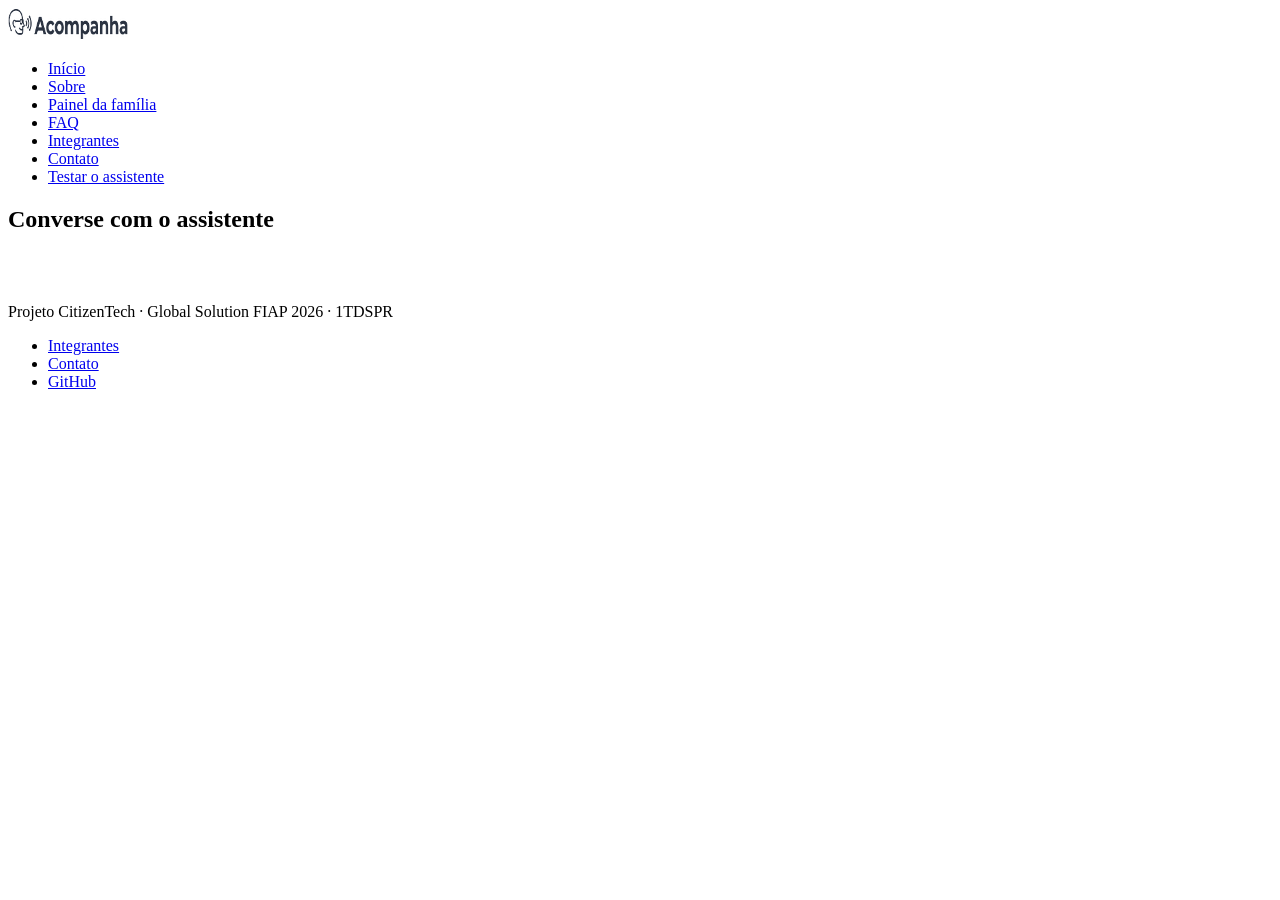
==== assistente.html @ 5e4ddbe4 "feat: adiciona estrutura inicial das páginas HTML" ====
<!DOCTYPE html>
<html lang="pt-BR">
<head>
  <meta charset="UTF-8">
  <meta name="viewport" content="width=device-width, initial-scale=1.0">
  <title>Converse com o assistente — Acompanha</title>
  <link rel="icon" type="image/png" href="assets/icons/favicon.png">
  <link rel="preconnect" href="https://fonts.googleapis.com">
  <link rel="preconnect" href="https://fonts.gstatic.com" crossorigin>
  <link href="https://fonts.googleapis.com/css2?family=Manrope:wght@400;500;600;700;800&amp;family=Montserrat:wght@800&amp;family=Atkinson+Hyperlegible:wght@400;700&amp;display=swap" rel="stylesheet">
  <link rel="stylesheet" href="css/style.css">
</head>
<body>
  <header class="cabecalho">
    <div class="cabecalho__conteudo">
      <a class="cabecalho__logo" href="index.html">
        <img src="assets/images/logo-acompanha@1x.png"
             srcset="assets/images/logo-acompanha@1x.png 1x, assets/images/logo-acompanha@2x.png 2x, assets/images/logo-acompanha@3x.png 3x"
             alt="Acompanha — início" width="120" height="32">
      </a>
      <nav aria-label="Menu principal">
        <ul class="menu">
          <li><a class="menu__link" href="index.html">Início</a></li>
          <li><a class="menu__link" href="sobre.html">Sobre</a></li>
          <li><a class="menu__link" href="painel.html">Painel da família</a></li>
          <li><a class="menu__link" href="faq.html">FAQ</a></li>
          <li><a class="menu__link" href="integrantes.html">Integrantes</a></li>
          <li><a class="menu__link" href="contato.html">Contato</a></li>
          <li><a class="menu__link menu__link--destaque" href="assistente.html" aria-current="page">Testar o assistente</a></li>
        </ul>
      </nav>
    </div>
  </header>

  <main>
    <!-- Página da solução 2: Converse com o assistente (Webchat)-->
    <section class="secao">
      <h1 class="titulo-pagina">Converse com o assistente</h1>
    </section>
  </main>

  <footer class="rodape">
    <div class="rodape__conteudo">
      <img class="rodape__logo" src="assets/images/logo-texto-branco.png" alt="Acompanha" width="186" height="30">
      <p class="rodape__texto">Projeto CitizenTech · Global Solution FIAP 2026 · 1TDSPR</p>
      <ul class="rodape__links">
        <li><a href="integrantes.html">Integrantes</a></li>
        <li><a href="contato.html">Contato</a></li>
        <li><a href="https://github.com/linorepos/acompanha-frontend" target="_blank" rel="noopener noreferrer">GitHub</a></li>
      </ul>
    </div>
  </footer>

  <script src="js/script.js"></script>
</body>
</html>
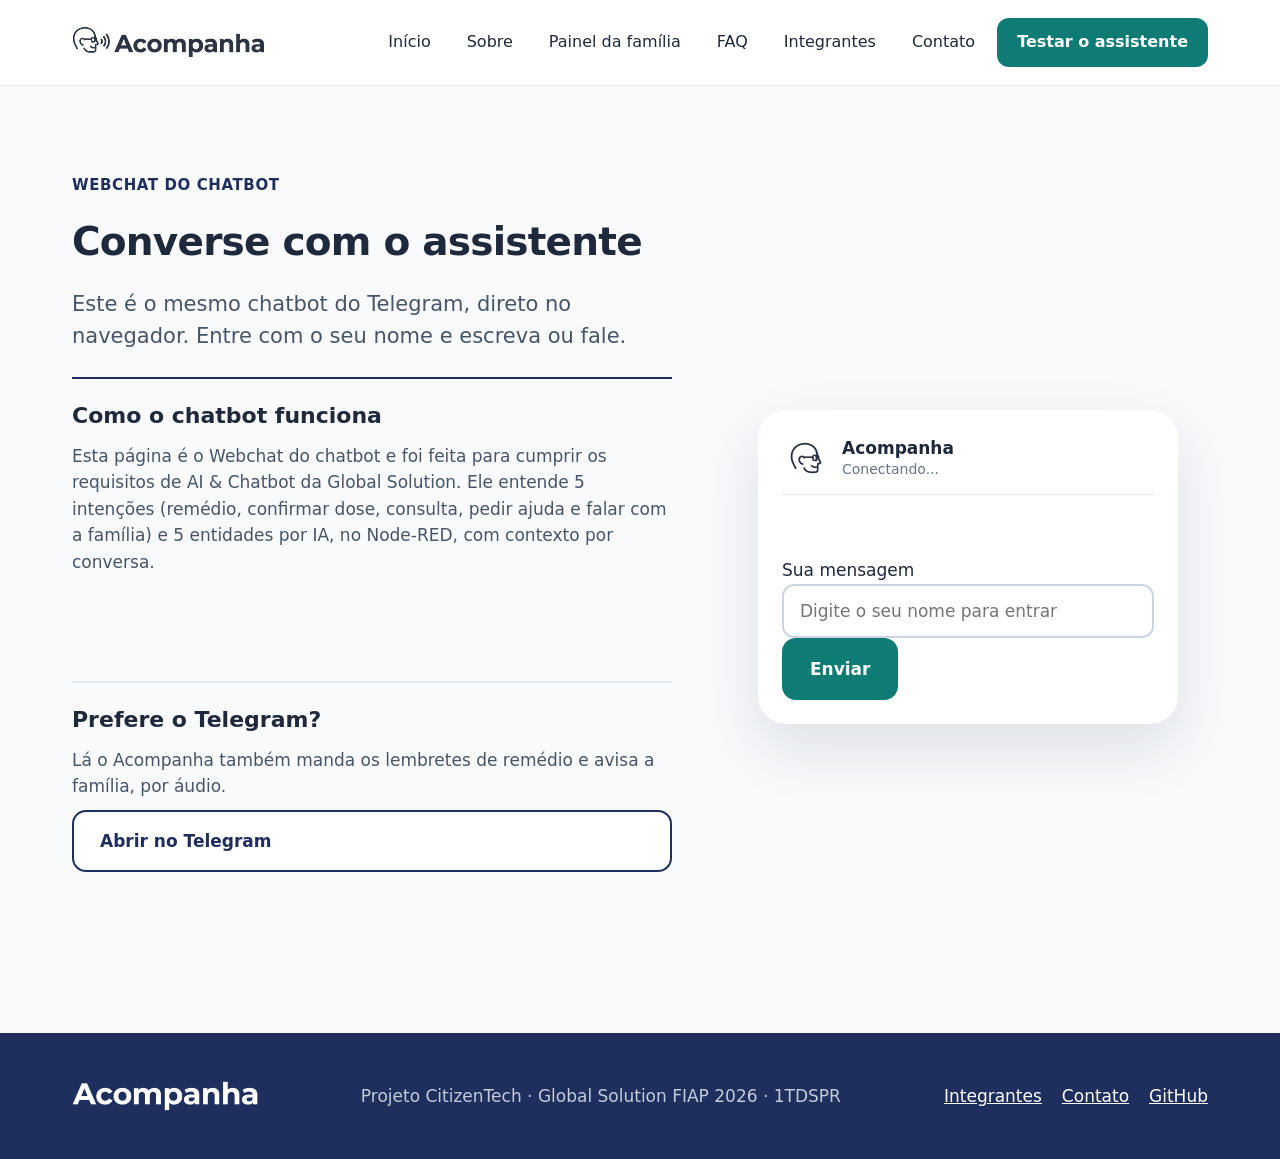
==== commit ed50c031: "feat: página do assistente com o webchat" ====
--- a/assistente.html
+++ b/assistente.html
@@ -9,6 +9,7 @@
   <link rel="preconnect" href="https://fonts.gstatic.com" crossorigin>
   <link href="https://fonts.googleapis.com/css2?family=Manrope:wght@400;500;600;700;800&amp;family=Montserrat:wght@800&amp;family=Atkinson+Hyperlegible:wght@400;700&amp;display=swap" rel="stylesheet">
   <link rel="stylesheet" href="css/style.css">
+  <link rel="stylesheet" href="css/assistente.css">
 </head>
 <body>
   <header class="cabecalho">
@@ -33,10 +34,61 @@
   </header>
 
   <main>
-    <!-- Página da solução 2: Converse com o assistente (Webchat)-->
-    <section class="secao">
-      <h1 class="titulo-pagina">Converse com o assistente</h1>
-    </section>
+    <!-- Página da solução 2: Webchat do chatbot. Tudo aqui foi feito para cumprir o requisito
+         de AI & Chatbot: Webchat em texto ligado ao fluxo do Node-RED (chatbot/). -->
+    <div class="hero">
+      <div class="hero__texto">
+        <p class="sobretitulo">Webchat do chatbot</p>
+        <h1 class="titulo-pagina">Converse com o assistente</h1>
+        <p class="texto-destaque">Este é o mesmo chatbot do Telegram, direto no navegador. Entre com o seu nome e escreva ou fale.</p>
+
+        <div class="pilar pilar--destaque">
+          <h2 class="pilar__titulo">Como o chatbot funciona</h2>
+          <p class="texto-suave">Esta página é o Webchat do chatbot e foi feita para cumprir os requisitos de AI &amp; Chatbot da Global Solution. Ele entende 5 intenções (remédio, confirmar dose, consulta, pedir ajuda e falar com a família) e 5 entidades por IA, no Node-RED, com contexto por conversa.</p>
+        </div>
+        <div class="pilar">
+          <h2 class="pilar__titulo">Prefere o Telegram?</h2>
+          <p class="texto-suave">Lá o Acompanha também manda os lembretes de remédio e avisa a família, por áudio.</p>
+          <a class="botao botao--secundario link-telegram" href="https://t.me/AcompanhaBot" target="_blank" rel="noopener noreferrer">Abrir no Telegram</a>
+        </div>
+      </div>
+
+      <div class="hero__visual">
+        <section class="conversa chat" aria-labelledby="chat-titulo">
+          <header class="conversa__topo">
+            <img class="conversa__avatar" src="assets/icons/icone-rosto.png" alt="" width="48" height="48">
+            <span class="conversa__nome chat__topo-nome">
+              <strong id="chat-titulo">Acompanha</strong>
+              <span id="chat-status">Conectando...</span>
+            </span>
+            <button class="botao botao--secundario chat__sair escondido" id="chat-sair" type="button">Sair</button>
+          </header>
+
+          <ol class="chat__mensagens" id="chat-mensagens" aria-live="polite" aria-label="Conversa com o Acompanha"></ol>
+
+          <div>
+            <div id="chat-acoes" class="escondido">
+              <button class="botao botao--assistente microfone" id="microfone" type="button" aria-pressed="false">
+                <span aria-hidden="true">&#127908;</span> <span id="microfone-texto">Toque aqui e fale</span>
+              </button>
+              <div class="botoes chat__sugestoes" role="group" aria-label="Sugestões de mensagem">
+                <button class="botao botao--secundario sugestao" type="button">Já tomei</button>
+                <button class="botao botao--secundario sugestao" type="button">Minhas consultas</button>
+                <button class="botao botao--secundario sugestao" type="button">Preciso de ajuda</button>
+                <button class="botao botao--secundario sugestao" type="button">Falar com a família</button>
+              </div>
+            </div>
+
+            <form class="chat__form" id="chat-form" novalidate>
+              <label class="oculto" for="chat-texto">Sua mensagem</label>
+              <input class="campo__entrada" id="chat-texto" type="text" maxlength="500" autocomplete="off" placeholder="Digite o seu nome para entrar">
+              <button class="botao botao--assistente" id="chat-enviar" type="submit">Enviar</button>
+            </form>
+            <p class="chat__erro" id="chat-erro" role="alert"></p>
+          </div>
+        </section>
+      </div>
+    </div>
   </main>
 
   <footer class="rodape">
@@ -52,5 +104,7 @@
   </footer>
 
   <script src="js/script.js"></script>
+  <script src="js/config.js"></script>
+  <script src="js/assistente.js"></script>
 </body>
 </html>
--- a/css/style.css
+++ b/css/style.css
@@ -0,0 +1,939 @@
+/* ==========================================================================
+   Acompanha — style.css
+   1. Variáveis
+   2. Base
+   3. Cabeçalho e navegação
+   4. Rodapé
+   5. Componentes reutilizáveis (botões, seções, textos)
+   6. Página inicial
+   7. Sobre
+   8. FAQ
+   9. Integrantes
+   10. Contato
+   Medidas em rem (1rem = 16px); só bordas e contorno de foco ficam em px.
+   Layout feito só com Flexbox.
+   ========================================================================== */
+
+/* 1. Variáveis */
+:root {
+  --cor-principal: #1E2F5E;          /* azul-marinho sóbrio */
+  --cor-destaque: #F97316;           /* laranja: alerta e risco, em pequenos detalhes */
+  --cor-destaque-texto: #C2410C;     /* laranja mais escuro, para texto ter contraste no fundo claro */
+  --cor-fundo: #F8FAFC;              /* off-white */
+  --cor-texto: #1E293B;              /* cinza-escuro */
+
+  --cor-principal-escura: #141F40;
+
+  /* Verde-água: assistente, ações de conversa e dados em destaque */
+  --cor-assistente: #0E7C74;         /* botões "Testar / Conversar com o assistente" */
+  --cor-assistente-escura: #0A5F59;  /* hover desses botões */
+  --cor-assistente-clara: #E3F1EF;   /* balões de resposta do assistente */
+  --cor-dado: #0B6A77;               /* números e valores em destaque */
+  --cor-principal-clara: #E6EAF2;
+  --cor-superficie: #F1F5F9;
+  --cor-branco: #FFFFFF;
+  --cor-texto-suave: #475569;
+  --cor-texto-apoio: #64748B;
+  --cor-borda: #E2E8F0;
+  --cor-borda-forte: #CBD5E1;
+  --cor-rodape-texto: #C3CAD9;
+
+  --fonte: "Manrope", system-ui, -apple-system, "Segoe UI", Roboto, sans-serif;
+  --fonte-marca: "Montserrat", var(--fonte);                  /* mesma fonte do logo */
+  --fonte-leitura: "Atkinson Hyperlegible", var(--fonte);     /* criada para baixa visão */
+  --largura-max: 75rem;
+}
+
+/* 2. Base */
+* {
+  box-sizing: border-box;
+}
+
+/* body em coluna: o <main> ocupa o espaço livre e o rodapé fica sempre no fim */
+body {
+  min-height: 100vh;
+  display: flex;
+  flex-direction: column;
+  margin: 0;
+  font-family: var(--fonte);
+  font-size: 1.0625rem;
+  line-height: 1.55;
+  color: var(--cor-texto);
+  background: var(--cor-fundo);
+}
+
+main {
+  flex: 1;
+}
+
+h1,
+h2,
+h3,
+p {
+  margin: 0;
+}
+
+h1,
+h2,
+h3 {
+  font-weight: 800;
+}
+
+img {
+  display: block;
+  max-width: 100%;
+}
+
+a {
+  color: var(--cor-principal);
+}
+
+a:hover {
+  color: var(--cor-principal-escura);
+}
+
+a:focus-visible,
+button:focus-visible,
+input:focus-visible,
+textarea:focus-visible,
+summary:focus-visible {
+  outline: 3px solid var(--cor-destaque);
+  outline-offset: 3px;
+}
+
+/* 3. Cabeçalho e navegação */
+.cabecalho {
+  background: var(--cor-branco);
+  border-bottom: 1px solid var(--cor-borda);
+}
+
+.cabecalho__conteudo {
+  max-width: var(--largura-max);
+  margin: 0 auto;
+  padding: 1.125rem 2rem;
+  display: flex;
+  flex-wrap: wrap;
+  align-items: center;
+  justify-content: space-between;
+  gap: 1rem;
+}
+
+.cabecalho__logo img {
+  height: 2rem;
+  width: auto;
+}
+
+.menu {
+  margin: 0;
+  padding: 0;
+  list-style: none;
+  display: flex;
+  flex-wrap: wrap;
+  align-items: center;
+  gap: 0.5rem;
+}
+
+.menu__link {
+  display: block;
+  padding: 0.75rem 0.875rem;
+  font-size: 1rem;
+  border-radius: 0.625rem;
+  color: var(--cor-texto);
+  text-decoration: none;
+}
+
+.menu__link:hover {
+  background: var(--cor-superficie);
+  color: var(--cor-texto);
+}
+
+/* Chamada principal do menu */
+.menu__link--destaque {
+  padding: 0.75rem 1.25rem;
+  border-radius: 0.75rem;
+  background: var(--cor-assistente);
+  color: var(--cor-branco);
+  font-weight: 700;
+}
+
+.menu__link--destaque:hover {
+  background: var(--cor-assistente-escura);
+  color: var(--cor-branco);
+}
+
+/* Página atual */
+.menu__link--ativo {
+  background: var(--cor-principal-clara);
+  color: var(--cor-principal);
+  font-weight: 700;
+}
+
+/* 4. Rodapé */
+.rodape {
+  background: var(--cor-principal);
+  color: var(--cor-branco);
+}
+
+.rodape__conteudo {
+  max-width: var(--largura-max);
+  margin: 0 auto;
+  padding: 3rem 2rem;
+  display: flex;
+  flex-wrap: wrap;
+  align-items: center;
+  justify-content: space-between;
+  gap: 1.5rem;
+}
+
+.rodape__logo {
+  height: 1.875rem;
+  width: auto;
+}
+
+.rodape__texto {
+  color: var(--cor-rodape-texto);
+}
+
+.rodape__links {
+  margin: 0;
+  padding: 0;
+  list-style: none;
+  display: flex;
+  gap: 1.25rem;
+}
+
+.rodape__links a {
+  color: var(--cor-branco);
+}
+
+/* 5. Componentes reutilizáveis */
+.secao {
+  max-width: var(--largura-max);
+  margin: 0 auto;
+  padding: 4.5rem 2rem;
+}
+
+/* Faixa branca de ponta a ponta, com o conteúdo centralizado dentro */
+.faixa-branca {
+  background: var(--cor-branco);
+  border-top: 1px solid var(--cor-borda);
+  border-bottom: 1px solid var(--cor-borda);
+}
+
+.titulo-secao {
+  font-size: 1.9375rem;
+  letter-spacing: -0.01em;
+}
+
+.titulo-pagina {
+  font-size: 2.4375rem;
+  letter-spacing: -0.02em;
+  line-height: 1.1;
+}
+
+.sobretitulo {
+  font-size: 0.9375rem;
+  font-weight: 700;
+  letter-spacing: 0.04em;
+  text-transform: uppercase;
+  color: var(--cor-principal);
+}
+
+.texto-destaque {
+  font-size: 1.3125rem;
+  color: var(--cor-texto-suave);
+}
+
+.texto-suave {
+  color: var(--cor-texto-suave);
+}
+
+.botoes {
+  display: flex;
+  flex-wrap: wrap;
+  gap: 0.75rem;
+}
+
+.botao {
+  display: inline-block;
+  padding: 1rem 1.625rem;
+  border: 2px solid var(--cor-principal);
+  border-radius: 0.875rem;
+  font: inherit;
+  font-weight: 700;
+  text-decoration: none;
+  cursor: pointer;
+}
+
+.botao--principal {
+  background: var(--cor-principal);
+  color: var(--cor-branco);
+}
+
+.botao--principal:hover {
+  background: var(--cor-principal-escura);
+  border-color: var(--cor-principal-escura);
+  color: var(--cor-branco);
+}
+
+.botao--assistente {
+  background: var(--cor-assistente);
+  border-color: var(--cor-assistente);
+  color: var(--cor-branco);
+}
+
+.botao--assistente:hover {
+  background: var(--cor-assistente-escura);
+  border-color: var(--cor-assistente-escura);
+  color: var(--cor-branco);
+}
+
+.botao--secundario {
+  background: var(--cor-branco);
+  color: var(--cor-principal);
+}
+
+.botao--secundario:hover {
+  background: var(--cor-principal-clara);
+  color: var(--cor-principal);
+}
+
+/* Palavras de alerta dentro de um parágrafo */
+.texto-alerta {
+  color: var(--cor-destaque-texto);
+  font-weight: 700;
+}
+
+/* Acordeão de perguntas: usa <details> e <summary> do próprio HTML */
+.pergunta {
+  background: var(--cor-branco);
+  border: 2px solid var(--cor-borda);
+  border-radius: 1rem;
+  overflow: hidden;
+}
+
+.pergunta__titulo {
+  display: flex;
+  align-items: center;
+  justify-content: space-between;
+  gap: 1rem;
+  padding: 1.125rem 1.375rem;
+  font-weight: 700;
+  cursor: pointer;
+  list-style: none;
+}
+
+.pergunta__titulo::-webkit-details-marker {
+  display: none;
+}
+
+.pergunta__titulo::after {
+  content: "+";
+  font-size: 1.375rem;
+  line-height: 1;
+  color: var(--cor-principal);
+}
+
+.pergunta[open] .pergunta__titulo::after {
+  content: "−";
+}
+
+.pergunta__resposta {
+  padding: 0 1.375rem 1.25rem;
+  color: var(--cor-texto-suave);
+}
+
+/* 6. Página inicial */
+.hero {
+  max-width: var(--largura-max);
+  margin: 0 auto;
+  padding: 5.5rem 2rem 4.5rem;
+  display: flex;
+  flex-wrap: wrap;
+  align-items: center;
+  gap: 3.5rem;
+}
+
+.hero__texto {
+  flex: 1 1 32.5rem;
+  display: flex;
+  flex-direction: column;
+  gap: 1.5rem;
+}
+
+.hero__titulo {
+  font-size: 3rem;
+  line-height: 1.08;
+  letter-spacing: -0.02em;
+}
+
+.hero__texto .texto-destaque {
+  max-width: 35rem;
+}
+
+.hero__visual {
+  flex: 1 1 25rem;
+  display: flex;
+  justify-content: center;
+}
+
+/* Exemplo de conversa no Telegram */
+.conversa {
+  width: 100%;
+  max-width: 26.25rem;
+  margin: 0;
+  padding: 1.5rem;
+  display: flex;
+  flex-direction: column;
+  gap: 0.875rem;
+  background: var(--cor-branco);
+  border-radius: 1.75rem;
+  box-shadow: 0 1.5rem 3.75rem rgba(30, 41, 59, 0.12);
+}
+
+.conversa__topo {
+  display: flex;
+  align-items: center;
+  gap: 0.75rem;
+  padding-bottom: 0.75rem;
+  border-bottom: 1px solid var(--cor-borda);
+}
+
+.conversa__avatar {
+  width: 3rem;
+  height: 3rem;
+  padding: 0.5rem;
+}
+
+.conversa__nome {
+  display: flex;
+  flex-direction: column;
+  line-height: 1.35;
+}
+
+.conversa__nome span {
+  font-size: 0.875rem;
+  color: var(--cor-texto-apoio);
+}
+
+.balao {
+  max-width: 85%;
+  font-family: var(--fonte-leitura);
+  padding: 0.75rem 1rem;
+}
+
+.balao--assistente {
+  align-self: flex-start;
+  background: var(--cor-assistente-clara);
+  border-radius: 1.125rem 1.125rem 1.125rem 0.375rem;
+}
+
+.balao--idoso {
+  align-self: flex-end;
+  background: var(--cor-principal);
+  color: var(--cor-branco);
+  border-radius: 1.125rem 1.125rem 0.375rem 1.125rem;
+}
+
+.balao__audio {
+  display: flex;
+  align-items: center;
+  gap: 0.5rem;
+  margin-top: 0.5rem;
+  font-size: 0.875rem;
+  font-weight: 700;
+  color: var(--cor-assistente);
+}
+
+.balao__audio img {
+  height: 1rem;
+  width: auto;
+}
+
+/* Como funciona */
+.passos__conteudo {
+  display: flex;
+  flex-direction: column;
+  gap: 2.5rem;
+}
+
+.passos {
+  margin: 0;
+  padding: 0;
+  list-style: none;
+  display: flex;
+  flex-wrap: wrap;
+  gap: 1.5rem;
+}
+
+.passo {
+  flex: 1 1 16.25rem;
+  display: flex;
+  flex-direction: column;
+  gap: 0.75rem;
+}
+
+.passo__numero {
+  width: 3rem;
+  height: 3rem;
+  border-radius: 50%;
+  display: flex;
+  align-items: center;
+  justify-content: center;
+  background: var(--cor-principal);
+  color: var(--cor-branco);
+  font-size: 1.0625rem;
+  font-weight: 800;
+}
+
+/* Único destaque laranja da página: o passo do alerta */
+.passo__numero--alerta {
+  background: var(--cor-destaque);
+  color: var(--cor-texto);
+}
+
+.passo__titulo {
+  font-size: 1.1875rem;
+}
+
+/* Por que isso importa */
+.importancia {
+  display: flex;
+  flex-wrap: wrap;
+  align-items: flex-start;
+  gap: 3rem;
+}
+
+.importancia__texto {
+  flex: 1 1 28.75rem;
+  display: flex;
+  flex-direction: column;
+  gap: 1rem;
+}
+
+.importancia__dados {
+  flex: 1 1 28.75rem;
+  display: flex;
+  flex-wrap: wrap;
+  gap: 1rem;
+}
+
+.dado {
+  flex: 1 1 12.5rem;
+  padding-left: 1.25rem;
+  display: flex;
+  flex-direction: column;
+  gap: 0.375rem;
+  border-left: 3px solid var(--cor-dado);
+}
+
+.dado__valor {
+  font-family: var(--fonte-marca);
+  font-size: 2rem;
+  font-weight: 800;
+  color: var(--cor-dado);
+}
+
+.dado__descricao {
+  margin: 0;
+  font-size: 1.125rem;
+  color: var(--cor-texto-suave);
+}
+
+.dado__fonte {
+  margin: 0;
+  font-size: 0.9375rem;
+  color: var(--cor-texto-apoio);
+}
+
+/* Prévia da FAQ */
+.faq-previa {
+  max-width: 53.75rem;
+  margin: 0 auto;
+  padding: 4.5rem 2rem;
+  display: flex;
+  flex-direction: column;
+  gap: 1.5rem;
+}
+
+.faq-previa__lista {
+  display: flex;
+  flex-direction: column;
+  gap: 1.5rem;
+}
+
+/* 7. Sobre */
+.apresentacao {
+  max-width: var(--largura-max);
+  margin: 0 auto;
+  padding: 5rem 2rem 3rem;
+  display: flex;
+  flex-direction: column;
+  gap: 1.125rem;
+}
+
+.apresentacao .titulo-pagina {
+  font-size: 2.75rem;
+  max-width: 51.25rem;
+}
+
+.apresentacao .texto-destaque {
+  max-width: 45rem;
+}
+
+/* Problema, objetivo e proposta: três colunas de texto separadas por uma linha */
+.pilares {
+  max-width: var(--largura-max);
+  margin: 0 auto;
+  padding: 0 2rem 4.5rem;
+  display: flex;
+  flex-wrap: wrap;
+  gap: 2.5rem;
+}
+
+.pilar {
+  flex: 1 1 17.5rem;
+  padding-top: 1.25rem;
+  display: flex;
+  flex-direction: column;
+  gap: 0.625rem;
+  border-top: 2px solid var(--cor-borda);
+}
+
+.pilar__rotulo {
+  font-size: 0.9375rem;
+  font-weight: 800;
+  letter-spacing: 0.06em;
+  text-transform: uppercase;
+  color: var(--cor-principal);
+}
+
+.pilar__titulo {
+  font-size: 1.375rem;
+}
+
+/* O problema ganha a linha e o rótulo em laranja (alerta) */
+.pilar--alerta {
+  border-top-color: var(--cor-destaque);
+}
+
+.pilar--alerta .pilar__rotulo {
+  color: var(--cor-destaque-texto);
+}
+
+/* A proposta ganha a linha de destaque */
+.pilar--destaque {
+  border-top-color: var(--cor-principal);
+}
+
+/* Para quem é: três colunas simples */
+.publico {
+  display: flex;
+  flex-direction: column;
+  gap: 1.75rem;
+}
+
+.publico__lista {
+  display: flex;
+  flex-wrap: wrap;
+  gap: 2.5rem;
+}
+
+.publico__item {
+  flex: 1 1 15rem;
+  display: flex;
+  flex-direction: column;
+  gap: 0.5rem;
+}
+
+.publico__item h3 {
+  font-size: 1.125rem;
+}
+
+/* Tecnologias: lista em linhas, nome à esquerda e descrição à direita */
+.tecnologias {
+  display: flex;
+  flex-direction: column;
+  gap: 1.5rem;
+}
+
+.tecnologias__lista {
+  margin: 0;
+  padding: 0;
+  list-style: none;
+  display: flex;
+  flex-direction: column;
+}
+
+.tecnologia {
+  display: flex;
+  flex-wrap: wrap;
+  gap: 0.25rem 1.5rem;
+  padding: 1rem 0;
+  border-bottom: 1px solid var(--cor-borda);
+}
+
+.tecnologia:first-child {
+  border-top: 1px solid var(--cor-borda);
+}
+
+.tecnologia strong {
+  flex: 0 0 15rem;
+  color: var(--cor-principal);
+}
+
+.tecnologia span {
+  flex: 1 1 22.5rem;
+  color: var(--cor-texto-suave);
+}
+
+/* 8. FAQ */
+.faq {
+  max-width: var(--largura-max);
+  margin: 0 auto;
+  padding: 4.5rem 2rem;
+  display: flex;
+  flex-direction: column;
+  gap: 1.75rem;
+}
+
+.faq__cabecalho {
+  display: flex;
+  flex-direction: column;
+  gap: 0.75rem;
+}
+
+.faq__cabecalho p {
+  font-size: 1.25rem;
+}
+
+.filtros {
+  display: flex;
+  flex-wrap: wrap;
+  gap: 0.625rem;
+}
+
+.filtro {
+  padding: 0.75rem 1.125rem;
+  border: 2px solid var(--cor-borda-forte);
+  border-radius: 62.4rem;
+  background: var(--cor-branco);
+  color: var(--cor-texto);
+  font: inherit;
+  font-size: 1rem;
+  font-weight: 700;
+  cursor: pointer;
+}
+
+.filtro--ativo {
+  background: var(--cor-principal);
+  border-color: var(--cor-principal);
+  color: var(--cor-branco);
+}
+
+.faq__lista {
+  display: flex;
+  flex-direction: column;
+  gap: 0.875rem;
+}
+
+.faq .pergunta {
+  border-radius: 1.125rem;
+}
+
+.pergunta__textos {
+  display: flex;
+  flex-direction: column;
+  gap: 0.125rem;
+}
+
+.pergunta__tema {
+  font-size: 0.875rem;
+  letter-spacing: 0.04em;
+  text-transform: uppercase;
+  color: var(--cor-principal);
+}
+
+/* Usado pelo filtro em JavaScript para esconder perguntas */
+.escondido {
+  display: none;
+}
+
+/* 9. Integrantes */
+.equipe {
+  max-width: var(--largura-max);
+  margin: 0 auto;
+  padding: 4.5rem 2rem;
+  display: flex;
+  flex-direction: column;
+  gap: 2.25rem;
+}
+
+.equipe__cabecalho {
+  display: flex;
+  flex-direction: column;
+  gap: 0.75rem;
+}
+
+.equipe__cabecalho p {
+  font-size: 1.25rem;
+}
+
+.equipe__lista {
+  margin: 0;
+  padding: 0;
+  list-style: none;
+  display: flex;
+  flex-wrap: wrap;
+  gap: 1.25rem;
+}
+
+.integrante {
+  flex: 0 0 calc((100% - 3.75rem) / 4);   /* 4 cards por linha (3 espaços de 1.25rem) */
+  padding: 1.75rem;
+  display: flex;
+  flex-direction: column;
+  align-items: center;
+  gap: 0.875rem;
+  text-align: center;
+  background: var(--cor-branco);
+  border: 1px solid var(--cor-borda);
+  border-radius: 1.375rem;
+}
+
+.integrante__foto {
+  width: 7rem;
+  height: 7rem;
+  object-fit: cover;
+  border-radius: 50%;
+  background: var(--cor-principal-clara);
+}
+
+.integrante__dados {
+  display: flex;
+  flex-direction: column;
+  gap: 0.125rem;
+}
+
+.integrante__nome {
+  font-size: 1.0625rem;
+}
+
+.integrante__rm {
+  font-size: 1rem;
+  color: var(--cor-texto-apoio);
+}
+
+.integrante__funcao {
+  font-size: 1rem;
+  font-weight: 700;
+  color: var(--cor-principal);
+}
+
+.integrante__links {
+  margin: 0;
+  padding: 0;
+  list-style: none;
+  display: flex;
+  gap: 0.625rem;
+}
+
+.integrante__links a {
+  display: block;
+  padding: 0.625rem 1rem;
+  border: 2px solid var(--cor-principal);
+  border-radius: 0.75rem;
+  font-size: 1rem;
+  font-weight: 700;
+  text-decoration: none;
+}
+
+.integrante__links .link-github {
+  background: var(--cor-principal);
+  color: var(--cor-branco);
+}
+
+.integrante__links .link-linkedin {
+  background: var(--cor-branco);
+  color: var(--cor-principal);
+}
+
+/* 10. Contato */
+.contato {
+  max-width: var(--largura-max);
+  margin: 0 auto;
+  padding: 4.5rem 2rem;
+  display: flex;
+  flex-wrap: wrap;
+  align-items: flex-start;
+  gap: 2.5rem;
+}
+
+.contato__info {
+  flex: 1 1 20rem;
+  display: flex;
+  flex-direction: column;
+  gap: 1rem;
+}
+
+.contato__info > p {
+  font-size: 1.25rem;
+}
+
+.contato__dados {
+  margin: 0;
+  padding: 1.5rem;
+  display: flex;
+  flex-direction: column;
+  gap: 0.5rem;
+  background: var(--cor-principal-clara);
+  border-radius: 1.25rem;
+}
+
+.contato__dados dt {
+  font-weight: 700;
+}
+
+.contato__dados dd {
+  margin: 0 0 0.5rem;
+  color: var(--cor-texto-suave);
+}
+
+.formulario {
+  flex: 1 1 32.5rem;
+  padding: 2rem;
+  display: flex;
+  flex-direction: column;
+  gap: 1.25rem;
+  background: var(--cor-branco);
+  border: 1px solid var(--cor-borda);
+  border-radius: 1.5rem;
+}
+
+.campo {
+  display: flex;
+  flex-direction: column;
+  gap: 0.375rem;
+  font-weight: 700;
+}
+
+.campo__entrada {
+  width: 100%;
+  min-height: 3.25rem;
+  padding: 0.75rem 1rem;
+  border: 2px solid var(--cor-borda-forte);
+  border-radius: 0.75rem;
+  background: var(--cor-branco);
+  color: var(--cor-texto);
+  font: inherit;
+  font-weight: 400;
+}
+
+textarea.campo__entrada {
+  resize: vertical;
+}
+
+.formulario .botao {
+  align-self: flex-start;
+  padding: 1rem 2rem;
+}
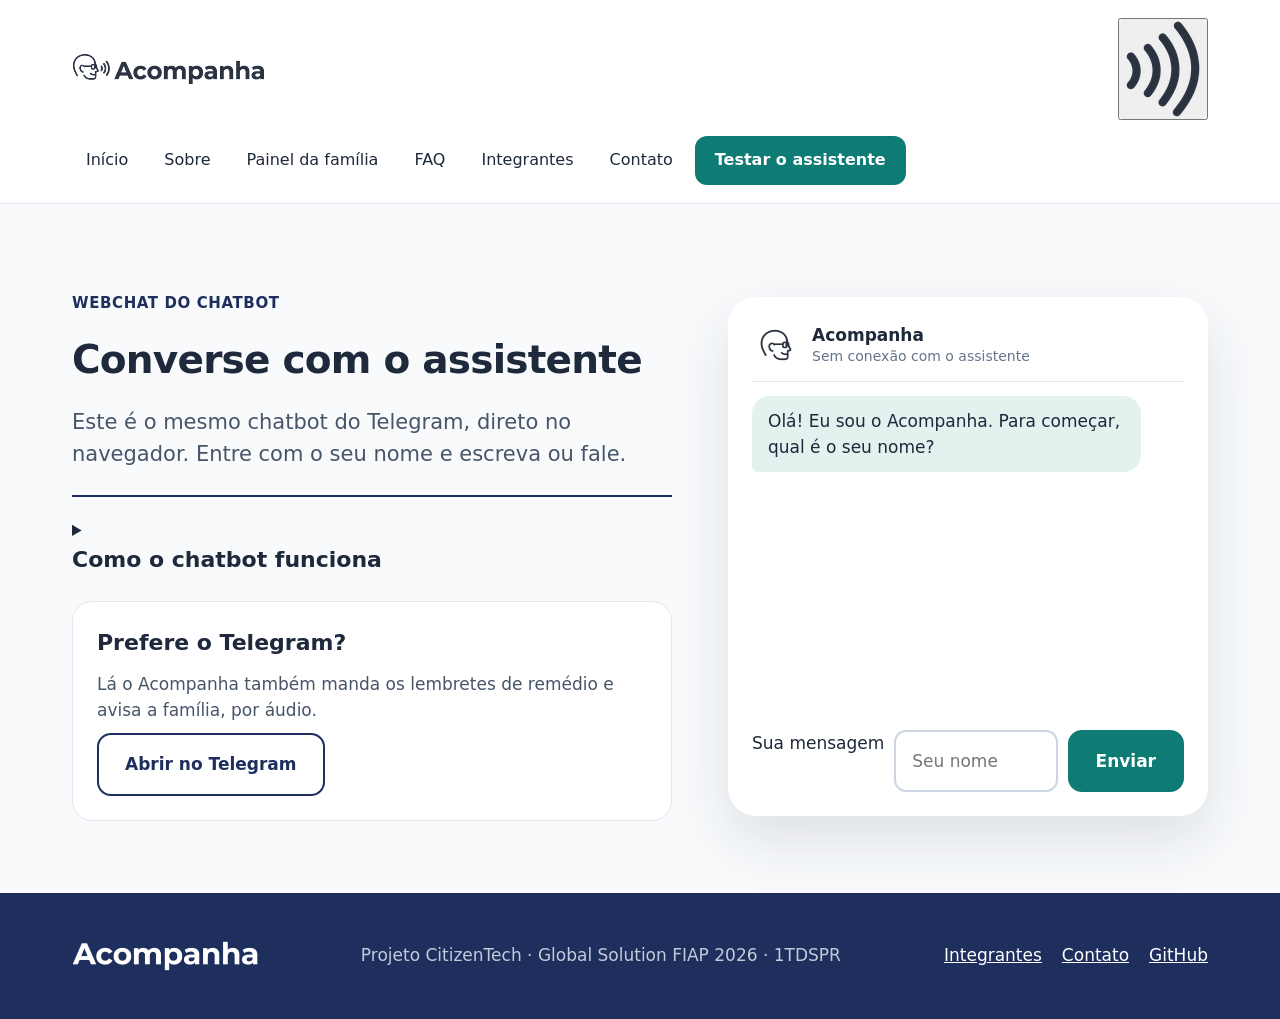
==== commit 25a88c26: "feat: adiciona acordeões, card do Telegram e corrigido tecnologias do chatbot" ====
--- a/assistente.html
+++ b/assistente.html
@@ -19,7 +19,10 @@
              srcset="assets/images/logo-acompanha@1x.png 1x, assets/images/logo-acompanha@2x.png 2x, assets/images/logo-acompanha@3x.png 3x"
              alt="Acompanha — início" width="120" height="32">
       </a>
-      <nav aria-label="Menu principal">
+      <button class="menu-botao" type="button" aria-expanded="false" aria-controls="navegacao" aria-label="Abrir menu">
+        <img src="assets/icons/icone-conectividade.png" alt="" width="74" height="96">
+      </button>
+      <nav class="navegacao" id="navegacao" aria-label="Menu principal">
         <ul class="menu">
           <li><a class="menu__link" href="index.html">Início</a></li>
           <li><a class="menu__link" href="sobre.html">Sobre</a></li>
@@ -34,18 +37,19 @@
   </header>
 
   <main>
-    <!-- Página da solução 2: Webchat do chatbot. Tudo aqui foi feito para cumprir o requisito
-         de AI & Chatbot: Webchat em texto ligado ao fluxo do Node-RED (chatbot/). -->
+    <!-- Página da solução 2: Webchat do chatbot -->
     <div class="hero">
       <div class="hero__texto">
         <p class="sobretitulo">Webchat do chatbot</p>
         <h1 class="titulo-pagina">Converse com o assistente</h1>
         <p class="texto-destaque">Este é o mesmo chatbot do Telegram, direto no navegador. Entre com o seu nome e escreva ou fale.</p>
 
-        <div class="pilar pilar--destaque">
-          <h2 class="pilar__titulo">Como o chatbot funciona</h2>
-          <p class="texto-suave">Esta página é o Webchat do chatbot e foi feita para cumprir os requisitos de AI &amp; Chatbot da Global Solution. Ele entende 5 intenções (remédio, confirmar dose, consulta, pedir ajuda e falar com a família) e 5 entidades por IA, no Node-RED, com contexto por conversa.</p>
-        </div>
+        <details class="pilar pilar--destaque">
+          <summary class="pilar__resumo">
+            <h2 class="pilar__titulo">Como o chatbot funciona</h2>
+          </summary>
+          <p class="texto-suave pilar__texto">Esta página é o Webchat do chatbot e foi feita para cumprir os requisitos de AI &amp; Chatbot da Global Solution. Ele entende 5 intenções (remédio, confirmar dose, consulta, pedir ajuda e falar com a família) e 5 entidades por IA, no Node-RED, com contexto por conversa.</p>
+        </details>
         <div class="pilar">
           <h2 class="pilar__titulo">Prefere o Telegram?</h2>
           <p class="texto-suave">Lá o Acompanha também manda os lembretes de remédio e avisa a família, por áudio.</p>
@@ -81,7 +85,7 @@
 
             <form class="chat__form" id="chat-form" novalidate>
               <label class="oculto" for="chat-texto">Sua mensagem</label>
-              <input class="campo__entrada" id="chat-texto" type="text" maxlength="500" autocomplete="off" placeholder="Digite o seu nome para entrar">
+              <input class="campo__entrada" id="chat-texto" type="text" maxlength="500" autocomplete="off" placeholder="Seu nome">
               <button class="botao botao--assistente" id="chat-enviar" type="submit">Enviar</button>
             </form>
             <p class="chat__erro" id="chat-erro" role="alert"></p>
@@ -103,7 +107,7 @@
     </div>
   </footer>
 
-  <script src="js/script.js"></script>
+  <script src="js/menu.js"></script>
   <script src="js/config.js"></script>
   <script src="js/assistente.js"></script>
 </body>
--- a/css/style.css
+++ b/css/style.css
@@ -10,6 +10,7 @@
    8. FAQ
    9. Integrantes
    10. Contato
+   11. Painel da família
    Medidas em rem (1rem = 16px); só bordas e contorno de foco ficam em px.
    Layout feito só com Flexbox.
    ========================================================================== */
@@ -19,6 +20,7 @@
   --cor-principal: #1E2F5E;          /* azul-marinho sóbrio */
   --cor-destaque: #F97316;           /* laranja: alerta e risco, em pequenos detalhes */
   --cor-destaque-texto: #C2410C;     /* laranja mais escuro, para texto ter contraste no fundo claro */
+  --cor-destaque-clara: #FFF1E6;     /* fundo de etiquetas e ícones de alerta */
   --cor-fundo: #F8FAFC;              /* off-white */
   --cor-texto: #1E293B;              /* cinza-escuro */
 
@@ -298,6 +300,26 @@
   color: var(--cor-principal);
 }
 
+/* Laranja: ação principal da página que precisa se destacar do menu (ex.: "Adicionar remédio") */
+.botao--destaque {
+  background: var(--cor-destaque-texto);
+  border-color: var(--cor-destaque-texto);
+  color: var(--cor-branco);
+}
+
+.botao--destaque:hover {
+  background: #9A3412;
+  border-color: #9A3412;
+  color: var(--cor-branco);
+}
+
+/* Versão menor, para ações dentro de páginas (ex.: painel da família) */
+.botao--pequeno {
+  padding: 0.625rem 1.125rem;
+  border-radius: 0.75rem;
+  font-size: 1rem;
+}
+
 /* Palavras de alerta dentro de um parágrafo */
 .texto-alerta {
   color: var(--cor-destaque-texto);
@@ -929,6 +951,12 @@
   font-weight: 400;
 }
 
+/* Foco dos campos: só a própria borda fica laranja, sólida e colada no campo */
+.campo__entrada:focus-visible {
+  outline: none;
+  border-color: var(--cor-destaque);
+}
+
 textarea.campo__entrada {
   resize: vertical;
 }
@@ -937,3 +965,322 @@
   align-self: flex-start;
   padding: 1rem 2rem;
 }
+
+/* 11. Painel da família */
+.painel {
+  max-width: var(--largura-max);
+  margin: 0 auto;
+  padding: 3rem 2rem 4.5rem;
+  display: flex;
+  flex-direction: column;
+  gap: 2rem;
+}
+
+.painel__cabecalho {
+  display: flex;
+  flex-wrap: wrap;
+  align-items: flex-end;
+  justify-content: space-between;
+  gap: 1rem;
+}
+
+.painel__identificacao {
+  display: flex;
+  flex-direction: column;
+  gap: 0.375rem;
+}
+
+/* Aviso de dose não confirmada */
+.aviso {
+  padding: 1rem 1.25rem;
+  display: flex;
+  flex-wrap: wrap;
+  align-items: center;
+  justify-content: space-between;
+  gap: 1rem;
+  background: var(--cor-branco);
+  border: 1px solid var(--cor-borda);
+  border-left: 4px solid var(--cor-destaque);
+  border-radius: 0.875rem;
+}
+
+.aviso__conteudo {
+  display: flex;
+  align-items: center;
+  gap: 0.75rem;
+}
+
+.aviso__icone {
+  flex: 0 0 1.5rem;
+  height: 1.5rem;
+  display: flex;
+  align-items: center;
+  justify-content: center;
+  border-radius: 50%;
+  background: var(--cor-destaque-clara);
+  color: var(--cor-destaque-texto);
+  font-size: 0.875rem;
+  font-weight: 800;
+}
+
+.aviso__textos {
+  display: flex;
+  flex-direction: column;
+  font-size: 1rem;
+}
+
+.aviso__textos span {
+  color: var(--cor-texto-apoio);
+}
+
+.aviso__botao {
+  padding: 0.625rem 1rem;
+  border: 2px solid var(--cor-borda-forte);
+  border-radius: 0.75rem;
+  color: var(--cor-texto);
+  font-size: 1rem;
+  font-weight: 700;
+  text-decoration: none;
+}
+
+.aviso__botao:hover {
+  background: var(--cor-superficie);
+  color: var(--cor-texto);
+}
+
+/* Números do dia: três cartões lado a lado */
+.resumo {
+  margin: 0;
+  padding: 0;
+  list-style: none;
+  display: flex;
+  flex-wrap: wrap;
+  gap: 1rem;
+}
+
+.resumo__item {
+  flex: 1 1 13.75rem;
+  padding: 1.375rem;
+  display: flex;
+  flex-direction: column;
+  gap: 0.25rem;
+  background: var(--cor-branco);
+  border: 1px solid var(--cor-borda);
+  border-radius: 1.125rem;
+}
+
+.resumo__rotulo {
+  color: var(--cor-texto-apoio);
+}
+
+.resumo__valor {
+  font-family: var(--fonte-marca);
+  font-size: 2.125rem;
+  line-height: 1.2;
+}
+
+.resumo__valor--dado {
+  color: var(--cor-dado);
+}
+
+.resumo__valor--texto {
+  font-size: 1.375rem;
+}
+
+/* Lista de hoje (larga) e gráfico da semana (estreito) */
+.painel__colunas {
+  display: flex;
+  flex-wrap: wrap;
+  align-items: flex-start;
+  gap: 1.5rem;
+}
+
+.cartao {
+  min-width: 0;
+  padding: 1.75rem;
+  display: flex;
+  flex-direction: column;
+  gap: 1.25rem;
+  background: var(--cor-branco);
+  border: 1px solid var(--cor-borda);
+  border-radius: 1.375rem;
+}
+
+.cartao--largo {
+  flex: 1 1 35rem;
+}
+
+.cartao--estreito {
+  flex: 1 1 20rem;
+}
+
+.cartao__topo {
+  display: flex;
+  flex-wrap: wrap;
+  align-items: center;
+  justify-content: space-between;
+  gap: 0.75rem;
+}
+
+.cartao__titulo {
+  font-size: 1.5rem;
+}
+
+.cartao__nota {
+  font-size: 1rem;
+  color: var(--cor-texto-suave);
+}
+
+.remedios {
+  margin: 0;
+  padding: 0;
+  list-style: none;
+  display: flex;
+  flex-direction: column;
+  gap: 0.75rem;
+}
+
+.remedio {
+  padding: 1rem 1.125rem;
+  display: flex;
+  flex-wrap: wrap;
+  align-items: center;
+  gap: 1rem;
+  background: var(--cor-fundo);
+  border-radius: 1rem;
+}
+
+/* Usado pelo filtro: precisa vir depois de .remedio para vencer o display: flex */
+.remedio.escondido {
+  display: none;
+}
+
+.remedio__hora {
+  flex: 0 0 4.5rem;
+  font-family: var(--fonte-marca);
+  font-size: 1.375rem;
+}
+
+.remedio__textos {
+  flex: 1 1 12.5rem;
+  min-width: 0;
+  display: flex;
+  flex-direction: column;
+}
+
+.remedio__textos span {
+  font-size: 1rem;
+  color: var(--cor-texto-apoio);
+}
+
+.etiqueta {
+  padding: 0.5rem 0.875rem;
+  border-radius: 62.4rem;
+  font-size: 0.9375rem;
+  font-weight: 700;
+}
+
+.etiqueta--ok {
+  background: var(--cor-assistente-clara);
+  color: var(--cor-assistente-escura);
+}
+
+.etiqueta--alerta {
+  background: var(--cor-destaque-clara);
+  color: var(--cor-destaque-texto);
+}
+
+/* Gráfico de barras  */
+.grafico {
+  height: 11.25rem;
+  display: flex;
+  align-items: flex-end;
+  gap: 0.625rem;
+}
+
+.grafico__dia {
+  flex: 1 1 0;
+  display: flex;
+  flex-direction: column;
+  align-items: center;
+  gap: 0.5rem;
+}
+
+.grafico__rotulo {
+  font-size: 0.875rem;
+  color: var(--cor-texto-apoio);
+}
+
+.barra {
+  width: 100%;
+  max-width: 2rem;
+  border-radius: 0.5rem 0.5rem 0.25rem 0.25rem;
+  background: var(--cor-assistente);
+}
+
+/* Altura proporcional às doses confirmadas no dia (de 3 por dia) */
+.barra--1 {
+  height: 3rem;
+}
+
+.barra--2 {
+  height: 6rem;
+}
+
+.barra--3 {
+  height: 9rem;
+}
+
+.barra--alerta {
+  background: var(--cor-destaque-texto);
+}
+
+/* Modal "Adicionar remédio" */
+.modal {
+  width: calc(100% - 3rem);
+  max-width: 32.5rem;
+  padding: 2rem;
+  border: none;
+  border-radius: 1.5rem;
+  color: var(--cor-texto);
+}
+
+.modal::backdrop {
+  background: rgba(30, 41, 59, 0.55);
+}
+
+.modal__formulario {
+  display: flex;
+  flex-direction: column;
+  gap: 1.125rem;
+}
+
+.modal__linha {
+  display: flex;
+  flex-wrap: wrap;
+  gap: 1rem;
+}
+
+.modal__linha .campo {
+  flex: 1 1 10rem;
+}
+
+.modal__opcao {
+  display: flex;
+  align-items: center;
+  gap: 0.75rem;
+}
+
+.modal__opcao input {
+  width: 1.5rem;
+  height: 1.5rem;
+  accent-color: var(--cor-assistente);
+}
+
+.modal__botoes {
+  display: flex;
+  flex-wrap: wrap;
+  justify-content: flex-end;
+  gap: 0.75rem;
+  padding-top: 0.375rem;
+}
--- a/css/assistente.css
+++ b/css/assistente.css
@@ -0,0 +1,145 @@
+/* Acompanha — assistente.css: só o que o Webchat tem a mais que o style.css */
+
+.chat {
+  max-width: 34rem;
+}
+
+.hero__texto .pilar {
+  flex: none;
+}
+
+/* Card "Prefere o Telegram?" */
+.hero__texto .pilar--destaque + .pilar {
+  padding: 1.5rem;
+  border: 1px solid var(--cor-borda);
+  border-radius: 1.25rem;
+  background: var(--cor-branco);
+}
+
+.pilar .botao {
+  align-self: flex-start;
+}
+
+.chat__topo-nome {
+  flex: 1;
+}
+
+.chat__sair {
+  padding: 0.5rem 0.875rem;
+  font-size: 0.9375rem;
+}
+
+.chat__offline {
+  color: var(--cor-destaque-texto);
+}
+
+.chat__mensagens {
+  height: 20rem;
+  max-height: 50vh;
+  min-height: 12rem;
+  margin: 0;
+  padding: 0;
+  display: flex;
+  flex-direction: column;
+  gap: 0.875rem;
+  overflow-y: auto;
+  list-style: none;
+}
+
+.chat .balao {
+  max-width: 90%;
+  white-space: pre-wrap;
+  overflow-wrap: anywhere;
+}
+
+.balao--alerta {
+  background: #FFEDD5;
+  border: 2px solid var(--cor-destaque);
+  color: var(--cor-destaque-texto);
+}
+
+.balao--digitando {
+  display: flex;
+  gap: 0.375rem;
+}
+
+.balao--digitando span {
+  width: 0.5rem;
+  height: 0.5rem;
+  border-radius: 50%;
+  background: var(--cor-assistente);
+  animation: pulo 1s infinite;
+}
+
+.balao--digitando span:nth-child(2) {
+  animation-delay: 0.15s;
+}
+
+.balao--digitando span:nth-child(3) {
+  animation-delay: 0.3s;
+}
+
+@keyframes pulo {
+  50% {
+    opacity: 0.3;
+  }
+}
+
+/* Botão grande de falar */
+.microfone {
+  width: 100%;
+  padding: 0.75rem 1.25rem;
+  font-size: 1.0625rem;
+}
+
+.microfone--ouvindo {
+  background: var(--cor-destaque-texto);
+  border-color: var(--cor-destaque-texto);
+}
+
+.chat__sugestoes {
+  gap: 0.5rem;
+  margin: 0.625rem 0;
+}
+
+.sugestao {
+  padding: 0.5rem 1rem;
+  font-size: 0.9375rem;
+}
+
+.chat__form {
+  display: flex;
+  gap: 0.625rem;
+}
+
+.chat__form .campo__entrada {
+  flex: 1;
+  min-width: 0;
+}
+
+.chat__erro {
+  margin-top: 0.5rem;
+  color: var(--cor-destaque-texto);
+  font-weight: 700;
+}
+
+.chat__erro:empty {
+  display: none;
+}
+
+/* Responsividade do chat */
+@media (max-width: 390px) {
+  .chat__mensagens {
+    height: 16rem;
+  }
+
+  .chat .balao {
+    max-width: 95%;
+  }
+}
+
+@media (prefers-reduced-motion: reduce) {
+  .balao--digitando span {
+    animation: none;
+  }
+}
